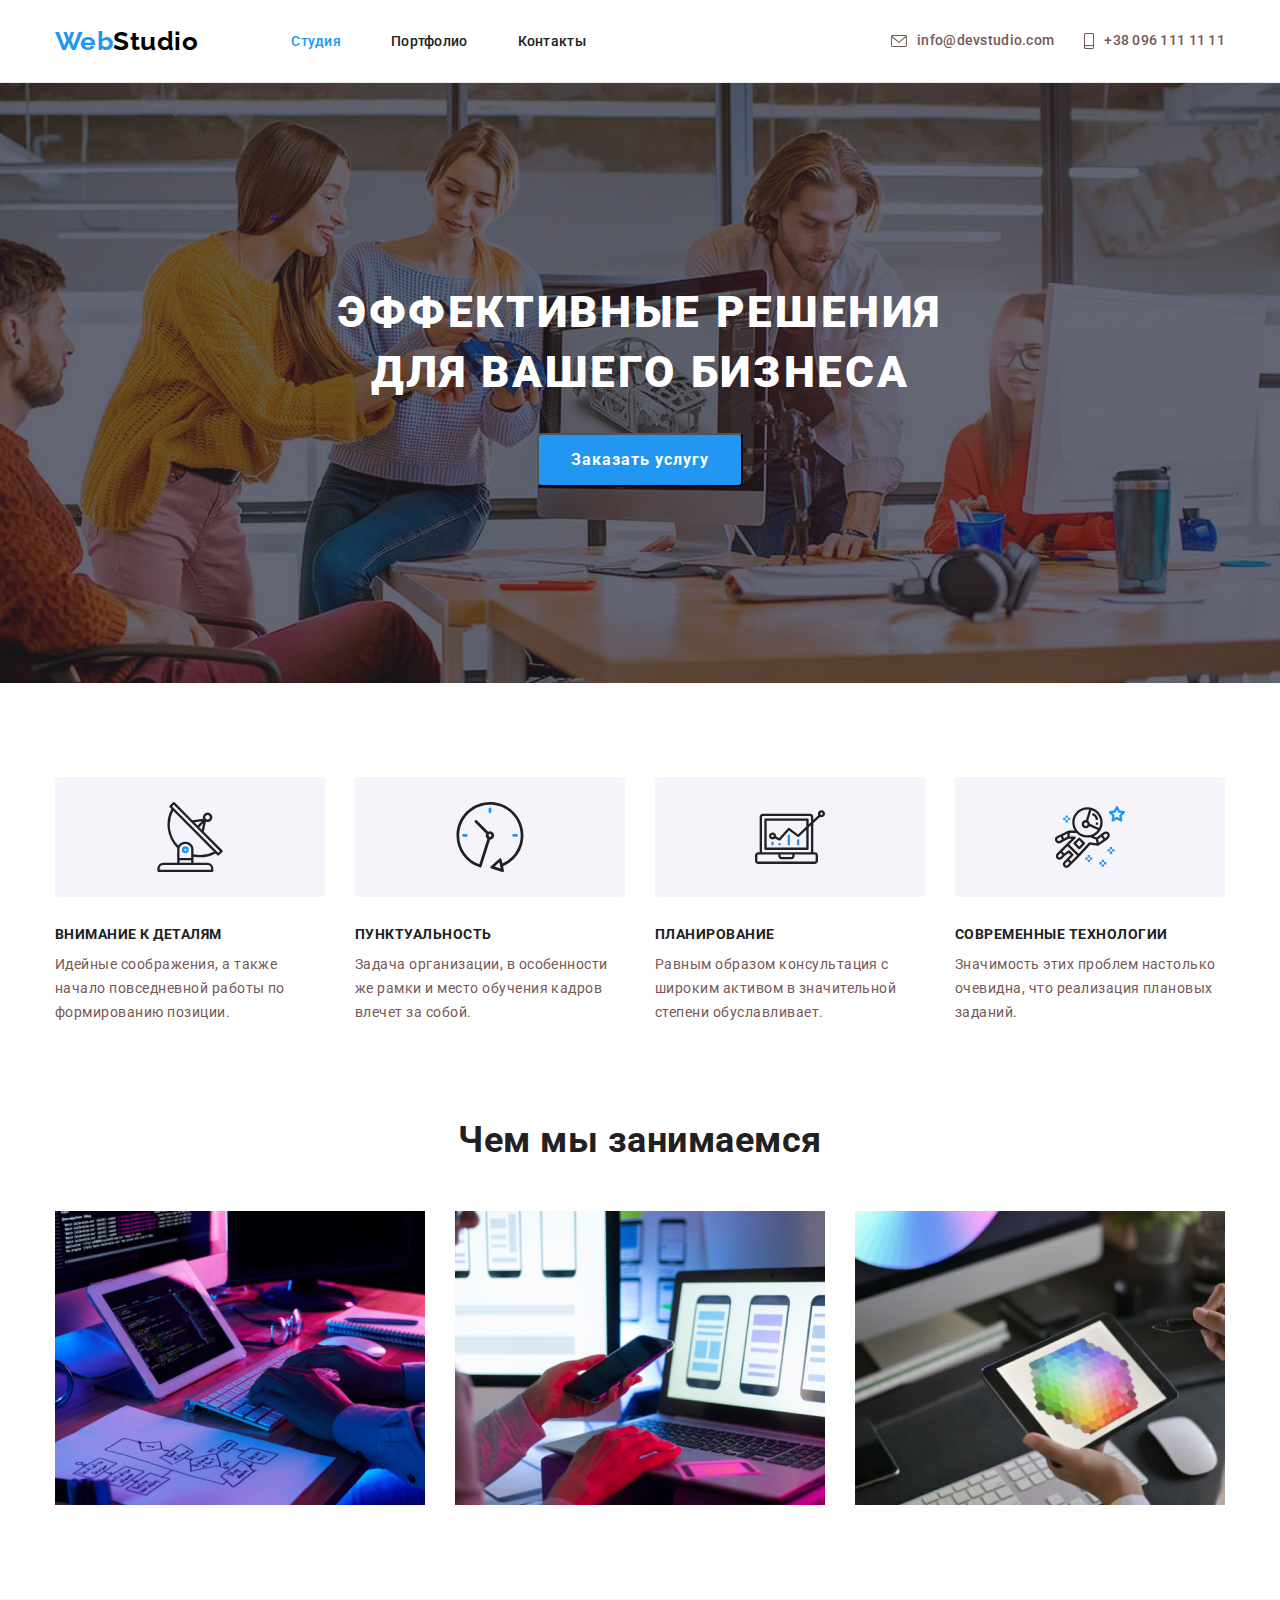
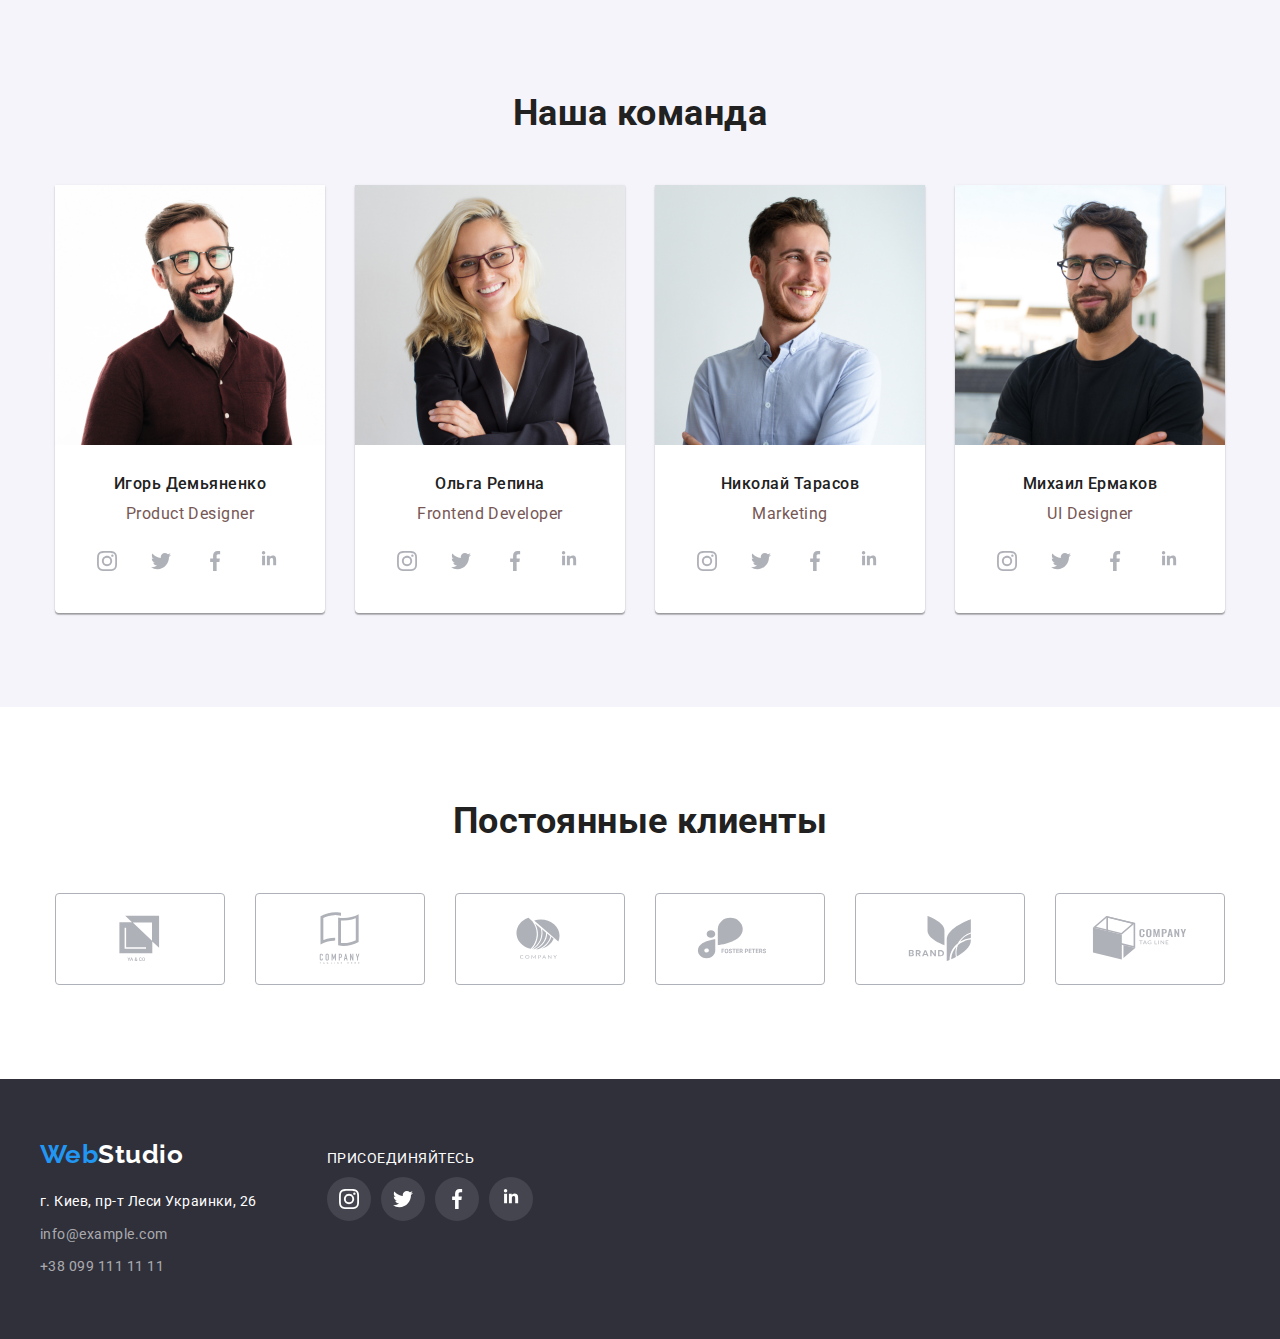
==== index.html @ 2755449e "new" ====
<!DOCTYPE html>
<html lang="ru">

<head>
  <meta charset="UTF-8" />
  <meta http-equiv="X-UA-Compatible" content="IE=edge" />
  <meta name="viewport" content="width=device-width, initial-scale=1.0" />
  <title>Studio</title>
  <link rel="preconnect" href="https://fonts.googleapis.com">
  <link rel="preconnect" href="https://fonts.gstatic.com" crossorigin>
  <link
    href="https://fonts.googleapis.com/css2?family=Montserrat:wght@400;700&family=Raleway:wght@700&family=Roboto:wght@400;500;700;900&display=swap"
    rel="stylesheet">
  <link rel="stylesheet" href="https://cdnjs.cloudflare.com/ajax/libs/modern-normalize/1.1.0/modern-normalize.min.css">
  <link rel="stylesheet" href="./scc/styles.css">
</head>

<body>
  <!--Header-->
  <header class="page-header">
    <div class="conteiner">
      <nav class="main-nav">
        <a href="./index.html" class="logo link">Web<span class="web-logo">Studio</span> </a>
        <ul class="site-nav list ">
          <li class="item"><a href="./index.html" class="link current">Студия</a></li>
          <li class="item"><a href="./portfolio.html" class="link">Портфолио</a></li>
          <li class="item"><a href="" class="link">Контакты</a></li>
        </ul>
      </nav>
      <ul class="auth-nav list">
        <li class="item">
          <a href="mailto:info@devstudio.com" class="link">
            <svg class="auth-nav-icon">
              <use href="./images/icons.svg#icon-envelope"></use>
            </svg>
            info@devstudio.com</a>
        </li>
        <li class="item">
          <a href="tel:+380961111111" class="link">
            <svg class="auth-nav-icon mail">
              <use href="./images/icons.svg#icon-smartphone"></use>
            </svg>
            +38 096 111 11 11</a>
        </li>
      </ul>
    </div>
  </header>
  <main>
    <!--Hero-->

    <section class="section hero">
      <div class="conteiner">
        <h1 class="hero-title">Эффективные решения <br> для вашего бизнеса</h1>
        <button class="button-hero" type="button">Заказать услугу</button>
      </div>
    </section>

    <!--Feature-->
    <section class="section-featur">
      <div class="conteiner">
        <ul class="features-list list">
          <li class="item">
            <div class="featurees-icon">
              <svg class="item-icon">
                <use href="./images/icons.svg#icon-antenna"> </use>
              </svg>
            </div>
            <h3 class="features-title">Внимание к деталям</h3>
            <p class="features-text">Идейные соображения, а также начало повседневной работы по формированию позиции.
            </p>
          </li>
          <li class="item">
            <div class="featurees-icon">
              <svg class="item-icon">
                <use href="./images/icons.svg#icon-clock"> </use>
            </div>
            <h3 class="features-title">Пунктуальность</h3>
            <p class="features-text">
              Задача организации, в особенности же рамки и место обучения кадров влечет за собой.
            </p>
          </li>
          <li class="item">
            <div class="featurees-icon">
              <svg class="item-icon">
                <use href="./images/icons.svg#icon-diagram"> </use>
            </div>
            <h3 class="features-title">Планирование</h3>
            <p class="features-text">
              Равным образом консультация с широким активом в значительной степени обуславливает.
            </p>
          </li>
          <li class="item">
            <div class="featurees-icon">
              <svg class="item-icon">
                <use href="./images/icons.svg#icon-astronaut"> </use>
            </div>
            <h3 class="features-title">Современные технологии</h3>
            <p class="features-text">Значимость этих проблем настолько очевидна, что реализация плановых заданий.</p>
          </li>
        </ul>
      </div>
    </section>

    <!--Work box-->
    <section class="section-work">
      <div class="conteiner">
        <h2 class="work title">Чем мы занимаемся</h2>
        <ul class="work-list list">
          <li class="item">
            <img src="./images/box1.jpg" alt="Написание кода" width="370" />
          <li class="item">
            <img src="./images/box2.jpg" alt="Мобильная разработка" width="370" />
          </li>
          <li class="item">
            <img src="./images/box3.jpg" alt="Графический дизайн" width="370" />
          </li>
        </ul>
      </div>
    </section>
    <!--team -->
    <section class="section-team">
      <div class="conteiner">
        <h2 class="team title">Наша команда</h2>
        <ul class="team list">
          <li class="item">
            <img src="./images/img.jpg" alt="Игорь Демьяненко.jpg" width="270" />
            <div class="team-content">
              <h3 class="team-card ">Игорь Демьяненко</h3>
              <p class="team-text">Product Designer</p>
              <ul class="team-list-icon list">
                <li class="team-item-icon">
                  <a class="team-icon-link link" href="">
                    <svg class="team-icon">
                      <use href="./images/icons.svg#icon-instagram"></use>
                    </svg>
                  </a>
                </li>
                <li class="team-item-icon">
                  <a class="team-icon-link link" href="">
                    <svg class="team-icon">
                      <use href="./images/icons.svg#icon-twitter"></use>
                    </svg>
                  </a>
                </li>
                <li class="team-item-icon">
                  <a class="team-icon-link link" href="">
                    <svg class="team-icon">
                      <use href="./images/icons.svg#icon-facebook"></use>
                    </svg>
                  </a>
                </li>
                <li class="team-item-icon">
                  <a class="team-icon-link link" href="">
                    <svg class="team-icon">
                      <use href="./images/icons.svg#icon-linkedin"></use>
                    </svg>
                  </a>
                </li>
              </ul>
            </div>
          </li>
          <li class="item">
            <img src="./images/img2.jpg" alt="Ольга Репина.jpg" width="270" />
            <div class="team-content">
              <h3 class="team-card">Ольга Репина</h3>
              <p class="team-text">Frontend Developer</p>
              <ul class="team-list-icon list">
                <li class="team-item-icon">
                  <a class="team-icon-link link" href="">
                    <svg class="team-icon">
                      <use href="./images/icons.svg#icon-instagram"></use>
                    </svg>
                  </a>
                </li>
                <li class="team-item-icon">
                  <a class="team-icon-link link" href="">
                    <svg class="team-icon">
                      <use href="./images/icons.svg#icon-twitter"></use>
                    </svg>
                  </a>
                </li>
                <li class="team-item-icon">
                  <a class="team-icon-link link" href="">
                    <svg class="team-icon">
                      <use href="./images/icons.svg#icon-facebook"></use>
                    </svg>
                  </a>
                </li>
                <li class="team-item-icon">
                  <a class="team-icon-link link" href="">
                    <svg class="team-icon">
                      <use href="./images/icons.svg#icon-linkedin"></use>
                    </svg>
                  </a>
                </li>
              </ul>
            </div>
          </li>
          <li class="item">
            <img src="./images/img3.jpg" alt="Николай Тарасов.jpg" width="270" />
            <div class="team-content">
              <h3 class="team-card">Николай Тарасов</h3>
              <p class="team-text">Marketing</p>
              <ul class="team-list-icon list">
                <li class="team-item-icon">
                  <a class="team-icon-link link" href="">
                    <svg class="team-icon">
                      <use href="./images/icons.svg#icon-instagram"></use>
                    </svg>
                  </a>
                </li>
                <li class="team-item-icon">
                  <a class="team-icon-link link" href="">
                    <svg class="team-icon">
                      <use href="./images/icons.svg#icon-twitter"></use>
                    </svg>
                  </a>
                </li>
                <li class="team-item-icon">
                  <a class="team-icon-link link" href="">
                    <svg class="team-icon">
                      <use href="./images/icons.svg#icon-facebook"></use>
                    </svg>
                  </a>
                </li>
                <li class="team-item-icon">
                  <a class="team-icon-link link" href="">
                    <svg class="team-icon">
                      <use href="./images/icons.svg#icon-linkedin"></use>
                    </svg>
                  </a>
                </li>
              </ul>
            </div>
          </li>
          <li class="item">
            <img src="./images/img4.jpg" alt="Михаил Ермаков.jpg" width="270" />
            <div class="team-content">
              <h3 class="team-card">Михаил Ермаков</h3>
              <p class="team-text">UI Designer</p>
              <ul class="team-list-icon list">
                <li class="team-item-icon">
                  <a class="team-icon-link link" href="">
                    <svg class="team-icon">
                      <use href="./images/icons.svg#icon-instagram"></use>
                    </svg>
                  </a>
                </li>
                <li class="team-item-icon">
                  <a class="team-icon-link link" href="">
                    <svg class="team-icon">
                      <use href="./images/icons.svg#icon-twitter"></use>
                    </svg>
                  </a>
                </li>
                <li class="team-item-icon">
                  <a class="team-icon-link link" href="">
                    <svg class="team-icon">
                      <use href="./images/icons.svg#icon-facebook"></use>
                    </svg>
                  </a>
                </li>
                <li class="team-item-icon">
                  <a class="team-icon-link link" href="">
                    <svg class="team-icon">
                      <use href="./images/icons.svg#icon-linkedin"></use>
                    </svg>
                  </a>
                </li>
              </ul>
            </div>
          </li>
        </ul>
      </div>
    </section>
    <section class="section-client">
      <div class="conteiner">
        <h2 class="client-title title">Постоянные клиенты</h2>
        <ul class="client-list list">
          <li class="client-item">
            <a href="" class="client-link">
              <svg class="client-icon">
                <use href="./images/icons.svg#icon-client1"></use>
              </svg>
            </a>
          </li>

          <li class="client-item">
            <a href="" class="client-link">
              <svg class="client-icon">
                <use href="./images/icons.svg#icon-client2"></use>
              </svg>
            </a>
          </li>

          <li class="client-item">
            <a href="" class="client-link">
              <svg class="client-icon">
                <use href="./images/icons.svg#icon-client3"></use>
              </svg>
            </a>
          </li>

          <li class="client-item">
            <a href="" class="client-link">
              <svg class="client-icon">
                <use href="./images/icons.svg#icon-client4"></use>
              </svg>
            </a>
          </li>

          <li class="client-item">
            <a href="" class="client-link">
              <svg class="client-icon">
                <use href="./images/icons.svg#icon-client5"></use>
              </svg>
            </a>
          </li>

          <li class="client-item">
            <a href="" class="client-link">
              <svg class="client-icon">
                <use href="./images/icons.svg#icon-client6"></use>
              </svg>
            </a>
          </li>

        </ul>
      </div>
    </section>
  </main>
  <!--footer-->
  <footer class="footer">
    <div class="conteiner footer">
      <div class="footer-content">
        <a href="./index.html" class="logo link">Web<span class="web-logo footers">Studio</span> </a>
        <address class="footer-address">
          <p class="text-footer">г. Киев, пр-т Леси Украинки, 26</p>
          <a href="mailto:info@example.com" class="contact-footer link">info@example.com</a>
          <a href="tel:+380991111111" class="contact-footer link">+38 099 111 11 11</a>
        </address>
      </div>
      <div class="fotter-wrapper">
        <p class="text-fotter-wrapper">присоединяйтесь</p>
        <ul class="footer-soc-list list">
          <li class="footer-soc-item">
            <a class="footer-soc-link link" href="">
              <svg class="footer-soc-icon">
                <use href="./images/icons.svg#icon-instagram">
                </use>
              </svg>
            </a>
          </li>

          <li class="footer-soc-item">
            <a class="footer-soc-link link" href="">
              <svg class="footer-soc-icon">
                <use href="./images/icons.svg#icon-twitter">
                </use>
              </svg>
            </a>
          </li>

          <li class="footer-soc-item">
            <a class="footer-soc-link link" href="">
              <svg class="footer-soc-icon">
                <use href="./images/icons.svg#icon-facebook">
                </use>
              </svg>
            </a>
          </li>

          <li class="footer-soc-item">
            <a class="footer-soc-link link" href="">
              <svg class="footer-soc-icon">
                <use href="./images/icons.svg#icon-linkedin">
                </use>
              </svg>
            </a>
          </li>
        </ul>
      </div>
    </div>
  </footer>
</body>

</html>
---- scc/styles.css ----
/* Цвет основного теста #775755; */
/* Вторичный цвет текста #212121 */
/* Цвет акцент #2196F3 */
/* Белый цвет #FFFFFF */
/*Цвет адресса в подвале rgba(255, 255, 255, 0.6); */
/* Вторичный цвет фона #2F303A; */
/* Цвет фона team #F5F4FA */
:root {
    --indent-section: 94px;
    --indent-cards: 30px;
    --primery-text-color: #775755;
    --title-text-color: #212121;
    --accent-color: #2196F3;
    --accent-bgc: #2F303A;
    --white-color: #FFFFFF;
    --bgc-team: #F5F4FA;
    --bgc-hover-btn: #188CE8;
}

body {
    background-color: var(--white-color);
    color: var(--primery-text-color);
    font-family: Roboto, sans-serif;
    letter-spacing: 0.03em;
}

h1,
h2,
h3,
h4,
h5,
h6,
p {
    margin: 0;
}

img {
    display: block;
    max-width: 100%;
}

ul {
    padding-inline-start: 0;
    margin: 0;
}


.conteiner {
    width: 1200px;
    padding-left: 15px;
    padding-right: 15px;
    margin: 0 auto;
}

.visually-hidden {
    position: absolute;
    white-space: nowrap;
    width: 1px;
    height: 1px;
    overflow: hidden;
    border: 0;
    padding: 0;
    clip: rect(0 0 0 0);
    clip-path: inset(50%);
    margin: -1px;
}

.link {
    text-decoration: none;
}

.list {
    list-style: none;
}

.title {
    color: var(--title-text-color);
}

/* Logo */
.web-logo {
    color: #000000;
}

.logo {
    color: var(--accent-color);
    font-family: Raleway, sans-serif;
    font-weight: 700;
    font-size: 26px;
    line-height: 1.19;
}



/* Navigation */
.page-header {
    border-bottom: 1px solid #ECECEC;
}

.page-header .conteiner {
    display: flex;
    align-items: center;
}

.main-nav {
    display: flex;
    align-items: center;
}

.site-nav {
    display: flex;
    margin-left: 93px;
    padding: 32px 0;
}

.site-nav .link {
    color: var(--title-text-color);
    font-weight: 500;
    font-size: 14px;
    line-height: 1.14;
    letter-spacing: 0.02em;
}

.site-nav .item:not(:last-child) {
    margin-right: 50px;
}

.site-nav .link:hover,
.site-nav .link:focus,
.auth-nav .link:hover,
.auth-nav .link:focus {
    color: var(--accent-color);
    outline: none;
}

.auth-nav {
    display: flex;
    margin-left: auto;
}

.auth-nav .item:not(:last-child) {
    margin-right: var(--indent-cards)
}

.auth-nav .link {
    display: flex;
    justify-content: center;
    align-items: center;
    color: var(--primery-text-color);
    font-weight: 500;
    font-size: 14px;
    line-height: 1.14;
    letter-spacing: 0.02em;
}

.site-nav .link.current {
    color: var(--accent-color);
}

.auth-nav-icon {
    width: 16px;
    height: 12px;
    fill: currentColor;
    margin-right: 10px;
}

.auth-nav-icon.mail {
    width: 10px;
    height: 16px;
    fill: currentColor;
}

/* Hero */
.hero {
    padding: 200px 0;
    text-align: center;
    background-color: var(--accent-bgc);
    height: 600px;
    max-width: 1600px;
    margin-left: auto;
    margin-right: auto;
    background-image: linear-gradient(to right,
            rgba(47, 48, 58, 0.4),
            rgba(47, 48, 58, 0.4)),
        url(../images/hero.jpg);
    background-position: center;
}

.hero-title {
    color: var(--white-color);
    font-weight: 900;
    font-size: 44px;
    line-height: 1.36;
    text-align: center;
    letter-spacing: 0.06em;
    text-transform: uppercase;
}

.button-hero {
    margin-top: 30px;
    padding: 10px 32px;
    color: var(--white-color);
    background-color: var(--accent-color);
    font-weight: 700;
    font-size: 16px;
    line-height: 1.87;
    align-items: center;
    text-align: center;
    letter-spacing: 0.06em;
    font-family: Roboto, sans-serif;
    cursor: pointer;
    border-radius: 4px;
}

.button-hero:hover,
.button-hero:focus {
    background-color: var(--bgc-hover-btn);
}

/* Section Features */
.section-featur {
    padding: var(--indent-section) 0;
}

.featurees-icon {
    display: flex;
    width: 270px;
    height: 120px;
    margin-bottom: var(--indent-cards);
    background-color: var(--bgc-team);
    border-radius: 4px;
    display: flex;
    justify-content: center;
    align-items: center;
}


.featurees-icon:not(:last-child) {
    margin-right: var(--indent-cards);
}

.item-icon {
    width: 70px;
    height: 70px;
}

.features-list {
    display: flex;
    flex-wrap: wrap;
}

.features-list .item {
    width: 270px;
}

.features-list .item:not(:last-child) {
    margin-right: var(--indent-cards)
}

.features-title {
    margin-bottom: 10px;
    font-size: 14px;
    line-height: 1.14;
    text-transform: uppercase;
    color: var(--title-text-color);
}

.features-text {
    font-size: 14px;
    line-height: 1.71;
}

/* Work box */
.section-work {
    padding-bottom: var(--indent-section);
}

.work.title {
    text-align: center;
    font-size: 36px;
    line-height: 1.17;
}

.work-list {
    margin-top: 50px;
    display: flex;
    flex-wrap: wrap;
    justify-content: space-between;
}

.work-list .item:not(:last-child) {
    margin-right: var(--indent-cards)
}


/* Team */
.section-team {
    display: flex;
    flex-wrap: wrap;
    padding: var(--indent-section) 0;
    background-color: var(--bgc-team)
}

.team.title {
    text-align: center;
    font-size: 36px;
    line-height: 1.16;
}

.team.list {
    display: flex;
    flex-wrap: wrap;
    justify-content: space-between;
    margin-top: 50px;
}

.team .item {
    text-align: center;
    background-color: var(--white-color);
    box-shadow: 0px 1px 3px rgba(0, 0, 0, 0.12), 0px 1px 1px rgba(0, 0, 0, 0.14), 0px 2px 1px rgba(0, 0, 0, 0.2);
    border-radius: 0px 0px 4px 4px;
}

.team .item:not(:last-child) {
    margin-right: var(--indent-cards);
}

.team-content {
    padding: var(--indent-cards);

}

.team-card {
    font-weight: 500;
    font-size: 16px;
    line-height: 1.18;
    color: var(--title-text-color);
}

.team-text {
    margin-top: 10px;
    margin-bottom: 16px;
    font-size: 16px;
    line-height: 1.19;
}

.team-list-icon {
    display: flex;
    width: 206px;
    height: 44px;
}


.team-item-icon {
    display: flex;
    justify-content: center;
    align-items: center;
    width: 44px;
    height: 44px;
}

.team-item-icon:not(:last-child) {
    margin-right: 10px;
}

.team-icon-link {
    display: flex;
    justify-content: center;
    align-items: center;
    border-radius: 50%;
    width: 100%;
    height: 100%;
    color: #AFB1B8;
}

.team-icon {
    width: 20px;
    height: 20px;
    fill: currentColor;
}

.team-icon-link:hover,
.team-icon-link:focus {
    background-color: #2196F3;
    outline: none;
}

.team-icon-link:hover .team-icon,
.team-icon-link:focus .team-icon {
    fill: #FFFFFF;
}

/* ------Client-------- */

.section-client {
    padding: var(--indent-section) 0;
    text-align: center;
}

.client-title {
    font-size: 36px;
    line-height: 1.16;
}

.client-list {
    display: flex;
    margin-top: 50px;
}

.client-item {
    width: 170px;
    height: 92px;

}

.client-item:not(:last-child) {
    margin-right: var(--indent-cards);
}


.client-link {
    width: 100%;
    height: 100%;
    display: flex;
    justify-content: center;
    align-items: center;
    border: 1px solid #AFB1B8;
    border-radius: 4px;
    color: #AFB1B8;
}

.client-icon {
    width: 106px;
    height: 60px;
    fill: currentColor;
}

.client-link:hover,
.client-link:focus {
    border-color: #2196F3;
    outline: none;
}

.client-link:hover .client-icon,
.client-link:focus .client-icon {
    fill: #2196F3;
}

/* Main portfolio */

.section-portfolio {
    padding: var(--indent-section) 0;
}

.button-portfolio {
    padding: 6px 22px;
    color: var(--title-text-color);
    background-color: var(--bgc-team);
    font-weight: 500;
    font-size: 16px;
    line-height: 1.62;
    cursor: pointer;
    font-family: Roboto, sans-serif;
    border: none;
    border-radius: 4px;
}

.main-portfolio {
    display: flex;
    justify-content: center;
}

.main-portfolio .item:not(:last-child) {
    margin-right: 8px;
}

.button-portfolio:hover,
.button-portfolio:focus {
    color: var(--white-color);
    background-color: var(--accent-color);
    box-shadow: 0px 3px 1px rgba(0, 0, 0, 0.1), 0px 1px 2px rgba(0, 0, 0, 0.08), 0px 2px 2px rgba(0, 0, 0, 0.12);
    outline: none;
}

/* Project portfolio */
.project {
    display: flex;
    flex-wrap: wrap;
    margin-top: 50px;

    margin-right: calc(-1 * var(--indent-cards));
    margin-bottom: calc(-1 * var(--indent-cards));
}

.project .item {
    flex-basis: calc(100% / 3 - var(--indent-cards));
    margin-right: var(--indent-cards);
    margin-bottom: var(--indent-cards);
}

.card-text {
    padding: 20px 24px;
    border: 1px solid #EEEEEE;
}

.project-title {
    font-size: 18px;
    line-height: 2;
    letter-spacing: 0.06em;
    font-family: Roboto, sans-serif;
}

.project-text {
    margin-top: 4px;
    color: var(--primery-text-color);
    font-size: 16px;
    line-height: 1.88;
}

.item-link.link {
    display: block;
}

.item-link.link:hover,
.item-link.link:focus {
    box-shadow: 0px 1px 1px rgba(0, 0, 0, 0.12), 0px 4px 4px rgba(0, 0, 0, 0.06), 1px 4px 6px rgba(0, 0, 0, 0.16);
    outline: none;
}

/* Footer */
.footer {
    padding: 60px 0;
    background-color: var(--accent-bgc);
}

.conteiner.footer {
    padding: 0;
    display: flex;
    align-items: baseline;

}

.web-logo.footers {
    display: inline-block;
    color: var(--white-color);
}

.text-footer {
    display: inline-block;
    margin-top: 20px;
    color: var(--white-color);
    font-size: 14px;
    line-height: 1.71;
    font-style: normal;
}

.contact-footer {
    display: block;
    margin-top: 9px;
    color: rgba(255, 255, 255, 0.6);
    font-size: 14px;
    line-height: 1.71;
    font-style: normal
}

.fotter-wrapper {
    display: flex;
    flex-wrap: wrap;
    margin-left: 70px;
    width: 206px;
    height: 80px;
}

.text-fotter-wrapper {
    width: 144px;
    height: 16px;
    font-size: 14px;
    line-height: 1.14;
    text-transform: uppercase;
    color: var(--white-color)
}

.footer-soc-list {
    display: flex;
    width: 206px;
    height: 44px;
}

.footer-soc-item {
    width: 44px;
    height: 44px;
}

.footer-soc-item:not(:last-child) {
    margin-right: 10px;
}

.footer-soc-link {
    display: flex;
    justify-content: center;
    align-items: center;
    width: 100%;
    height: 100%;
    border-radius: 50%;
    color: #FFFFFF;
    background-color: rgba(255, 255, 255, 0.1);
}

.footer-soc-icon {
    width: 20px;
    height: 20px;
    fill: currentColor;
}

.footer-soc-link:hover,
.footer-soc-link:focus {
    background-color: #2196F3;
    outline: none;
}
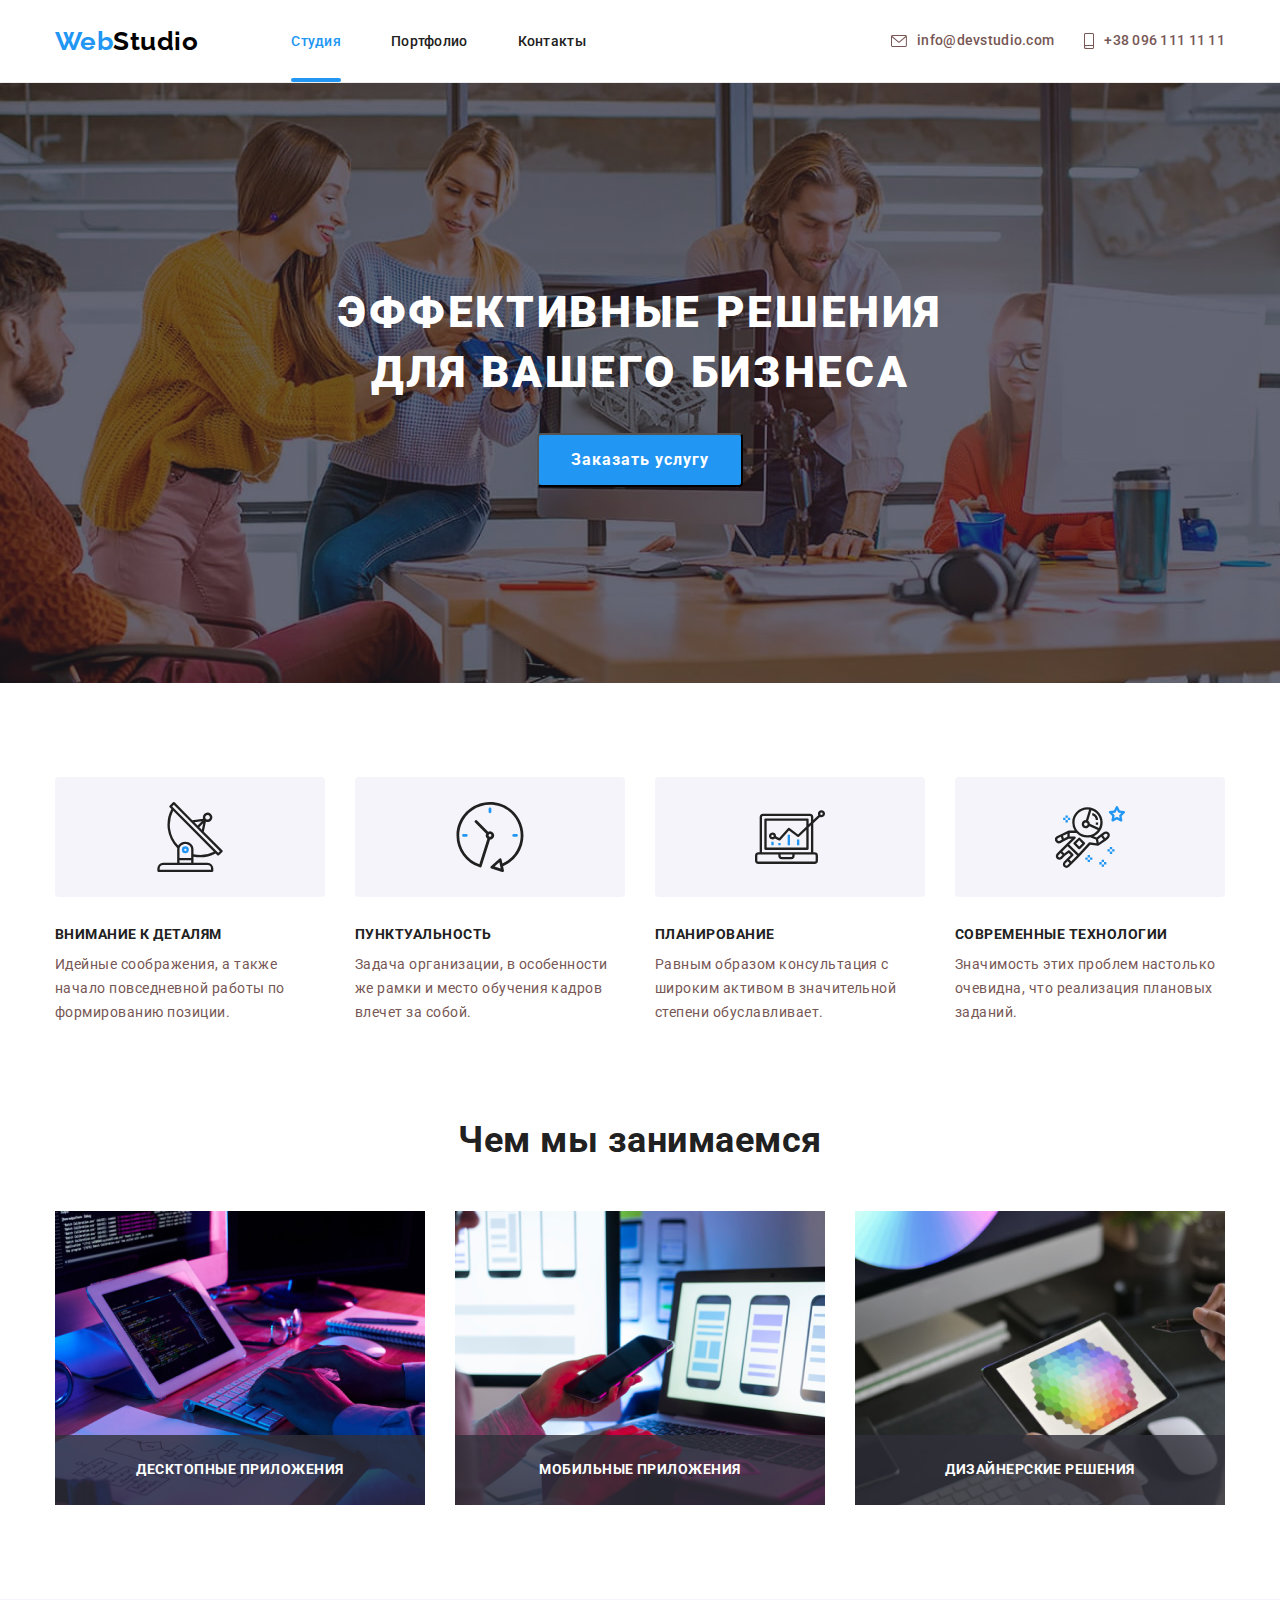
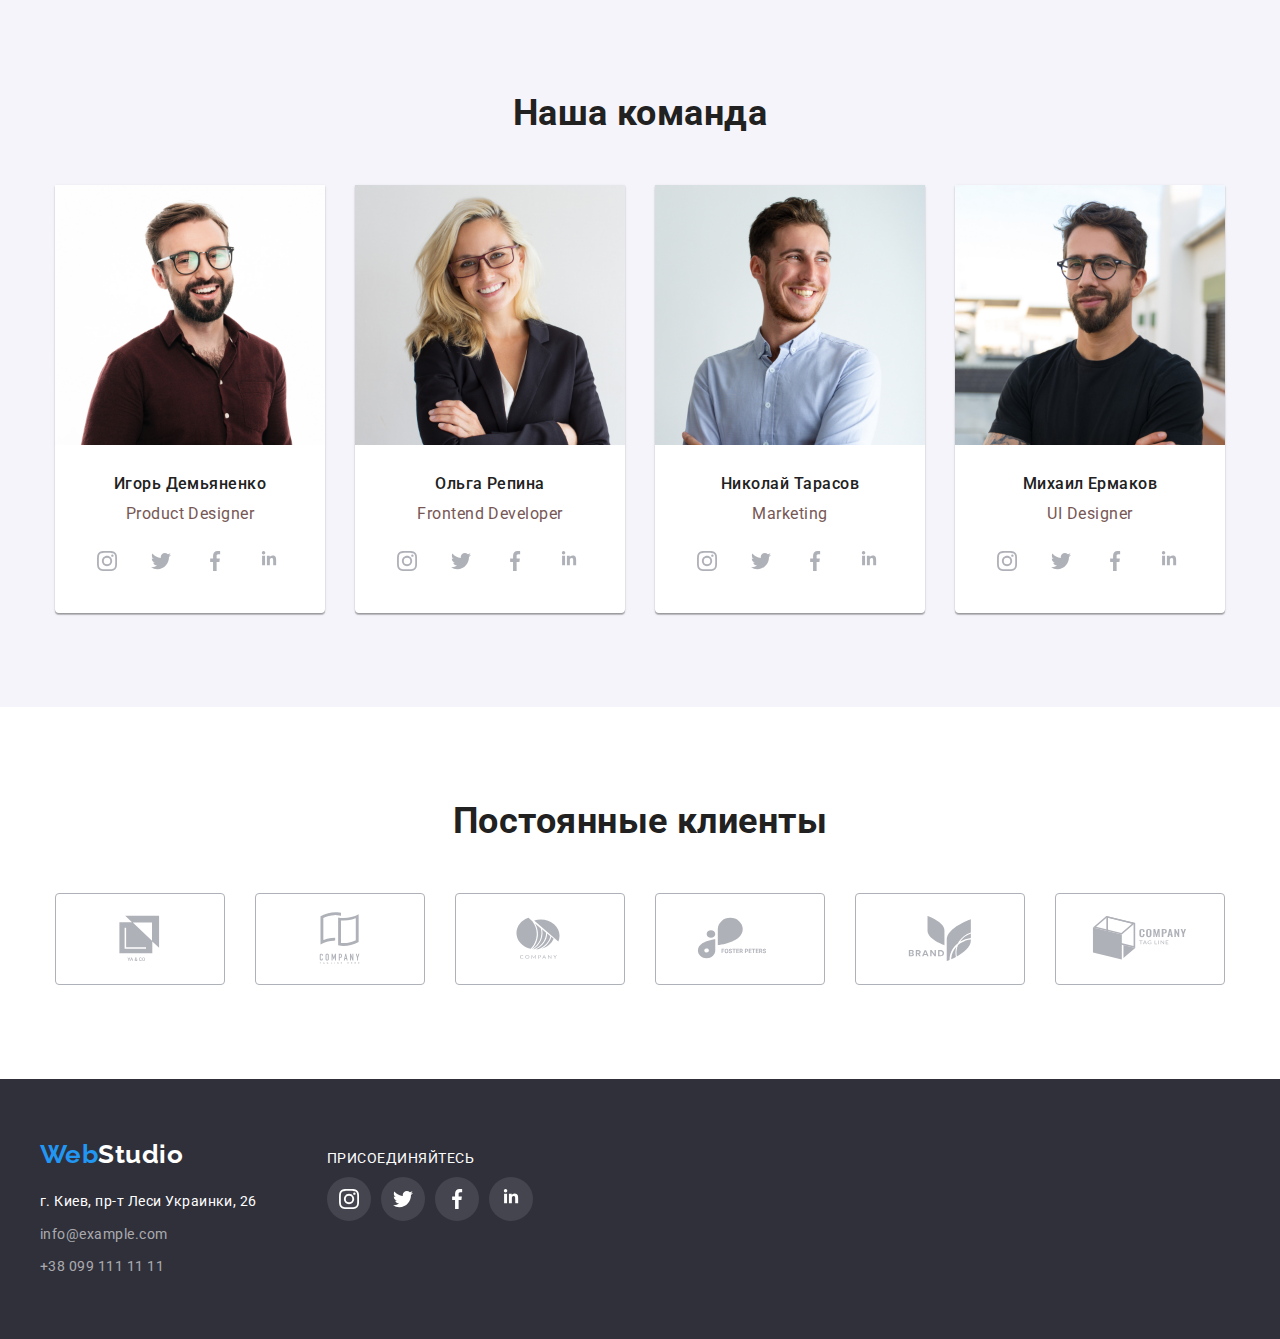
==== commit 4340a870: "ModalAnimation" ====
--- a/index.html
+++ b/index.html
@@ -51,7 +51,7 @@
     <section class="section hero">
       <div class="conteiner">
         <h1 class="hero-title">Эффективные решения <br> для вашего бизнеса</h1>
-        <button class="button-hero" type="button">Заказать услугу</button>
+        <button class="button-hero" type="button" data-modal-open>Заказать услугу</button>
       </div>
     </section>
 
@@ -108,11 +108,20 @@
         <ul class="work-list list">
           <li class="item">
             <img src="./images/box1.jpg" alt="Написание кода" width="370" />
+            <p class="work-text">
+              Десктопные приложения
+            </p>
           <li class="item">
             <img src="./images/box2.jpg" alt="Мобильная разработка" width="370" />
+            <p class="work-text">
+              Мобильные приложения
+            </p>
           </li>
           <li class="item">
             <img src="./images/box3.jpg" alt="Графический дизайн" width="370" />
+            <p class="work-text">
+              Дизайнерские решения
+            </p>
           </li>
         </ul>
       </div>
@@ -382,6 +391,16 @@
       </div>
     </div>
   </footer>
-</body>
-
-</html>+  <div class="backdrop is-hidden" data-modal>
+    <div class="modal">
+      <button type="button" class="modal-close-btn" data-modal-close>
+        <svg class="modal-close-icon">
+          <use href="./images/icons.svg#icon-close"></use>
+        </svg>
+      </button>
+    </div>
+  </div>
+  <script src="./js/modal.js"></script>
+  </body>
+  
+  </html>--- a/scc/styles.css
+++ b/scc/styles.css
@@ -114,15 +114,30 @@
 }
 
 .site-nav .link {
+    position: relative;
     color: var(--title-text-color);
     font-weight: 500;
     font-size: 14px;
     line-height: 1.14;
     letter-spacing: 0.02em;
+
+    transition: transform 250ms cubic-bezier(0.4, 0, 0.2, 1);
 }
 
 .site-nav .item:not(:last-child) {
     margin-right: 50px;
+}
+
+.link.current::after {
+    content: "";
+    position: absolute;
+    width: 100%;
+    height: 4px;
+    left: 0;
+    bottom: -33px;
+    background-color: var(--accent-color);
+    border-radius: 2px;
+
 }
 
 .site-nav .link:hover,
@@ -151,6 +166,8 @@
     font-size: 14px;
     line-height: 1.14;
     letter-spacing: 0.02em;
+
+    transition: transform 250ms cubic-bezier(0.4, 0, 0.2, 1);
 }
 
 .site-nav .link.current {
@@ -210,6 +227,8 @@
     font-family: Roboto, sans-serif;
     cursor: pointer;
     border-radius: 4px;
+
+    transition: transform 250ms cubic-bezier(0.4, 0, 0.2, 1);
 }
 
 .button-hero:hover,
@@ -288,10 +307,32 @@
     justify-content: space-between;
 }
 
+.work-list .item{
+    position: relative;
+}
+
 .work-list .item:not(:last-child) {
     margin-right: var(--indent-cards)
 }
 
+.work-text {
+    position: absolute;
+    left: 0;
+    bottom: 0;
+
+    display: flex;
+    justify-content: center;
+    align-items: center;
+    
+    width: 100%;
+    height: 70px;
+    font-weight: 700;
+    font-size: 14px;
+    line-height: 1.14;
+    text-transform: uppercase;
+    color: var(--white-color);
+    background-color: rgba(47, 48, 58, 0.8);;
+}
 
 /* Team */
 .section-team {
@@ -371,6 +412,8 @@
     width: 100%;
     height: 100%;
     color: #AFB1B8;
+
+    transition  : transform 250ms cubic-bezier(0.4, 0, 0.2, 1);
 }
 
 .team-icon {
@@ -427,6 +470,8 @@
     border: 1px solid #AFB1B8;
     border-radius: 4px;
     color: #AFB1B8;
+
+    transition: transform 250ms cubic-bezier(0.4, 0, 0.2, 1);
 }
 
 .client-icon {
@@ -463,6 +508,8 @@
     font-family: Roboto, sans-serif;
     border: none;
     border-radius: 4px;
+
+    transition: transform 250ms cubic-bezier(0.4, 0, 0.2, 1);
 }
 
 .main-portfolio {
@@ -498,6 +545,33 @@
     margin-bottom: var(--indent-cards);
 }
 
+.project .item-link:hover .project-top-text,
+.project .item-link:focus .project-top-text {
+    transform: translateY(0%);
+}
+
+.project-top-wrap {
+    position: relative;
+    overflow: hidden;
+}
+
+.project-top-text {
+    position: absolute;
+    top: 0;
+
+    font-weight: 400;
+    font-size: 18px;
+    line-height: 1.55;
+    color: var(--white-color);
+    background-color: rgba(33, 150, 243, 0.9);
+    height: 100%;
+    padding: 63px 24px;
+
+    transform: translateY(100%);
+    transition: transform 250ms cubic-bezier(0.4, 0, 0.2, 1);
+
+}
+
 .card-text {
     padding: 20px 24px;
     border: 1px solid #EEEEEE;
@@ -519,6 +593,7 @@
 
 .item-link.link {
     display: block;
+    transition: transform 250ms cubic-bezier(0.4, 0, 0.2, 1);
 }
 
 .item-link.link:hover,
@@ -604,6 +679,8 @@
     border-radius: 50%;
     color: #FFFFFF;
     background-color: rgba(255, 255, 255, 0.1);
+
+    transition: transform 250ms cubic-bezier(0.4, 0, 0.2, 1);
 }
 
 .footer-soc-icon {
@@ -616,4 +693,51 @@
 .footer-soc-link:focus {
     background-color: #2196F3;
     outline: none;
+}
+
+.backdrop {
+    position: fixed;
+    top: 0;
+    width: 100%;
+    height: 100%;
+    background-color: rgba(0, 0, 0, 0.2);
+    ;
+}
+
+.modal {
+    position: absolute;
+    top: 50%;
+    left: 50%;
+    transform: translate(-50%, -50%);
+    width: 528px;
+    min-height: 581px;
+    background-color: var(--white-color);
+    box-shadow: 0px 1px 3px rgba(0, 0, 0, 0.12), 0px 1px 1px rgba(0, 0, 0, 0.14), 0px 2px 1px rgba(0, 0, 0, 0.2);
+    border-radius: 4px;
+}
+
+.modal-close-btn {
+    position: absolute;
+    top: 8px;
+    right: 8px;
+    width: 30px;
+    height: 30px;
+    display: flex;
+    justify-content: center;
+    align-items: center;
+    background-color: var(--white-color);
+    border: 1px solid rgba(0, 0, 0, 0.1);
+    border-radius: 50%;
+    cursor: pointer;
+}
+
+.modal-close-icon {
+    min-width: 20px;
+    height: 18px;
+}
+
+.is-hidden {
+    visibility: hidden;
+    opacity: 0;
+    pointer-events: none;
 }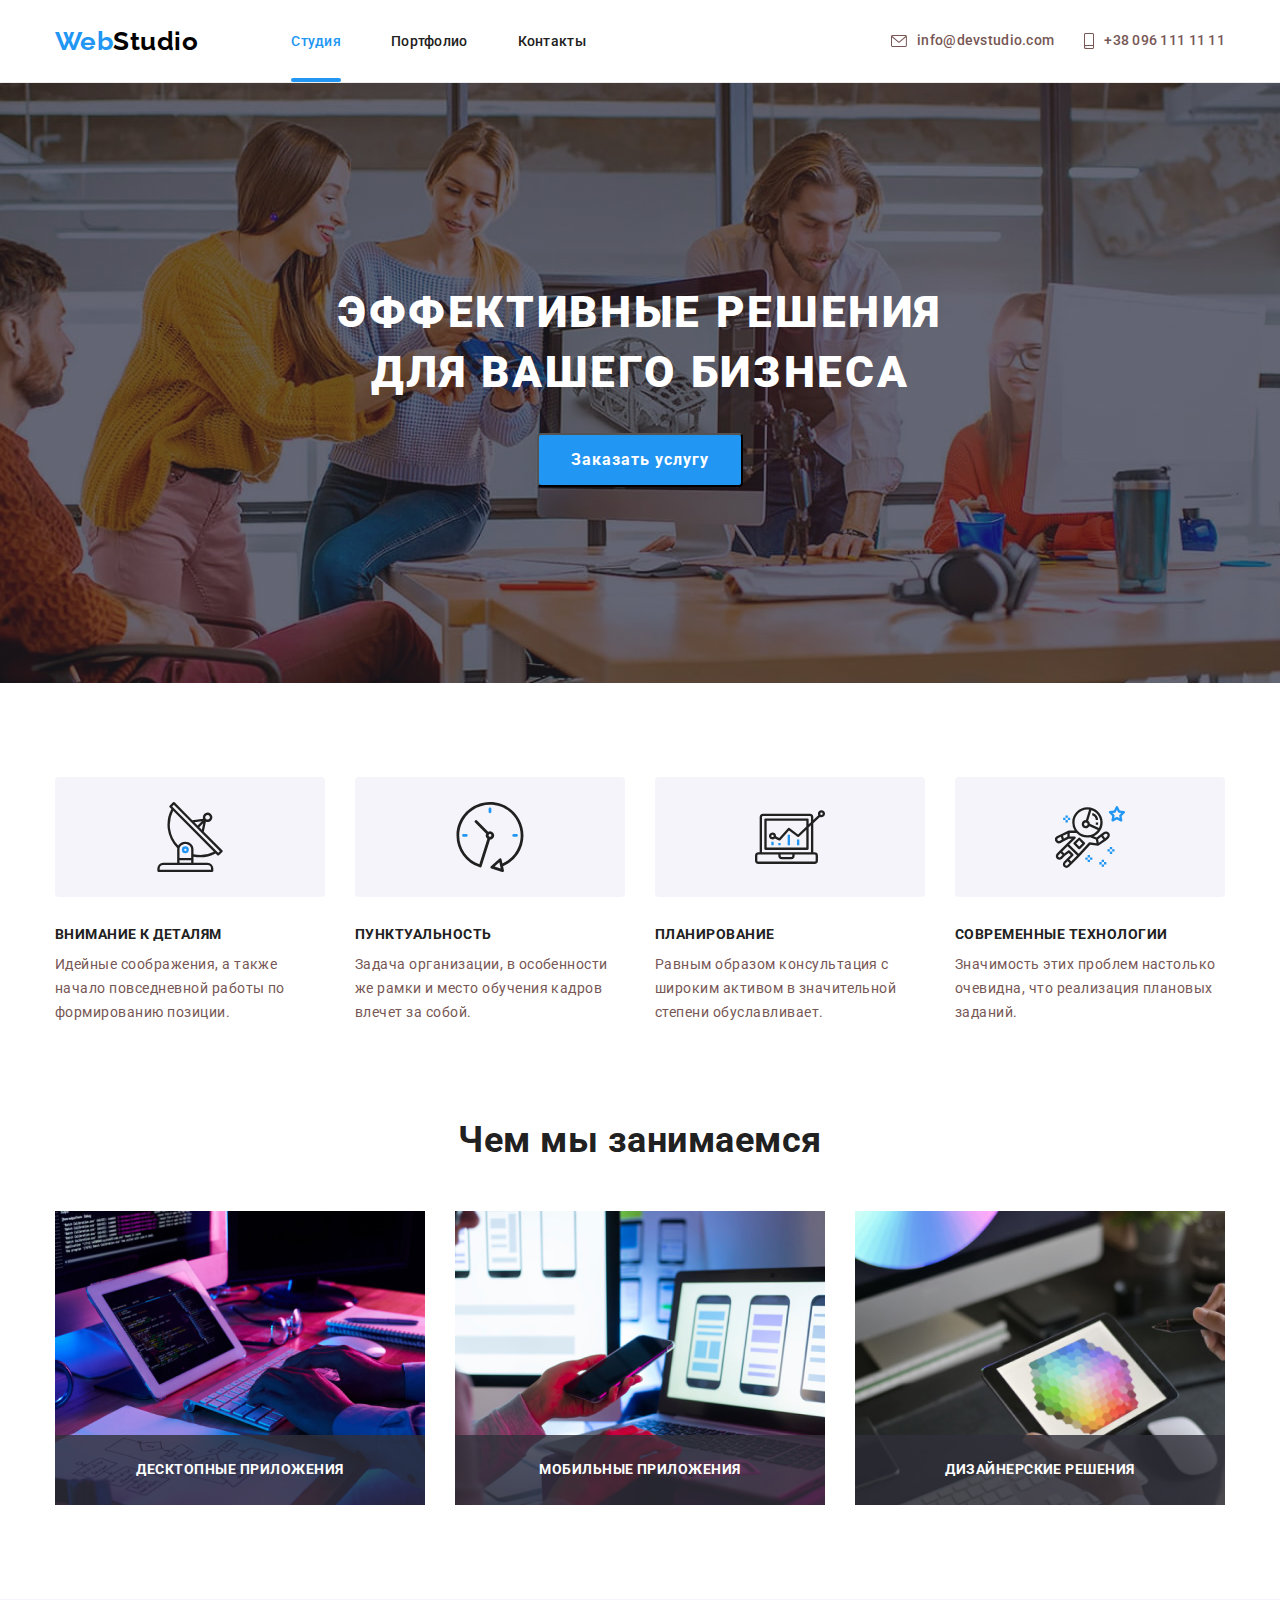
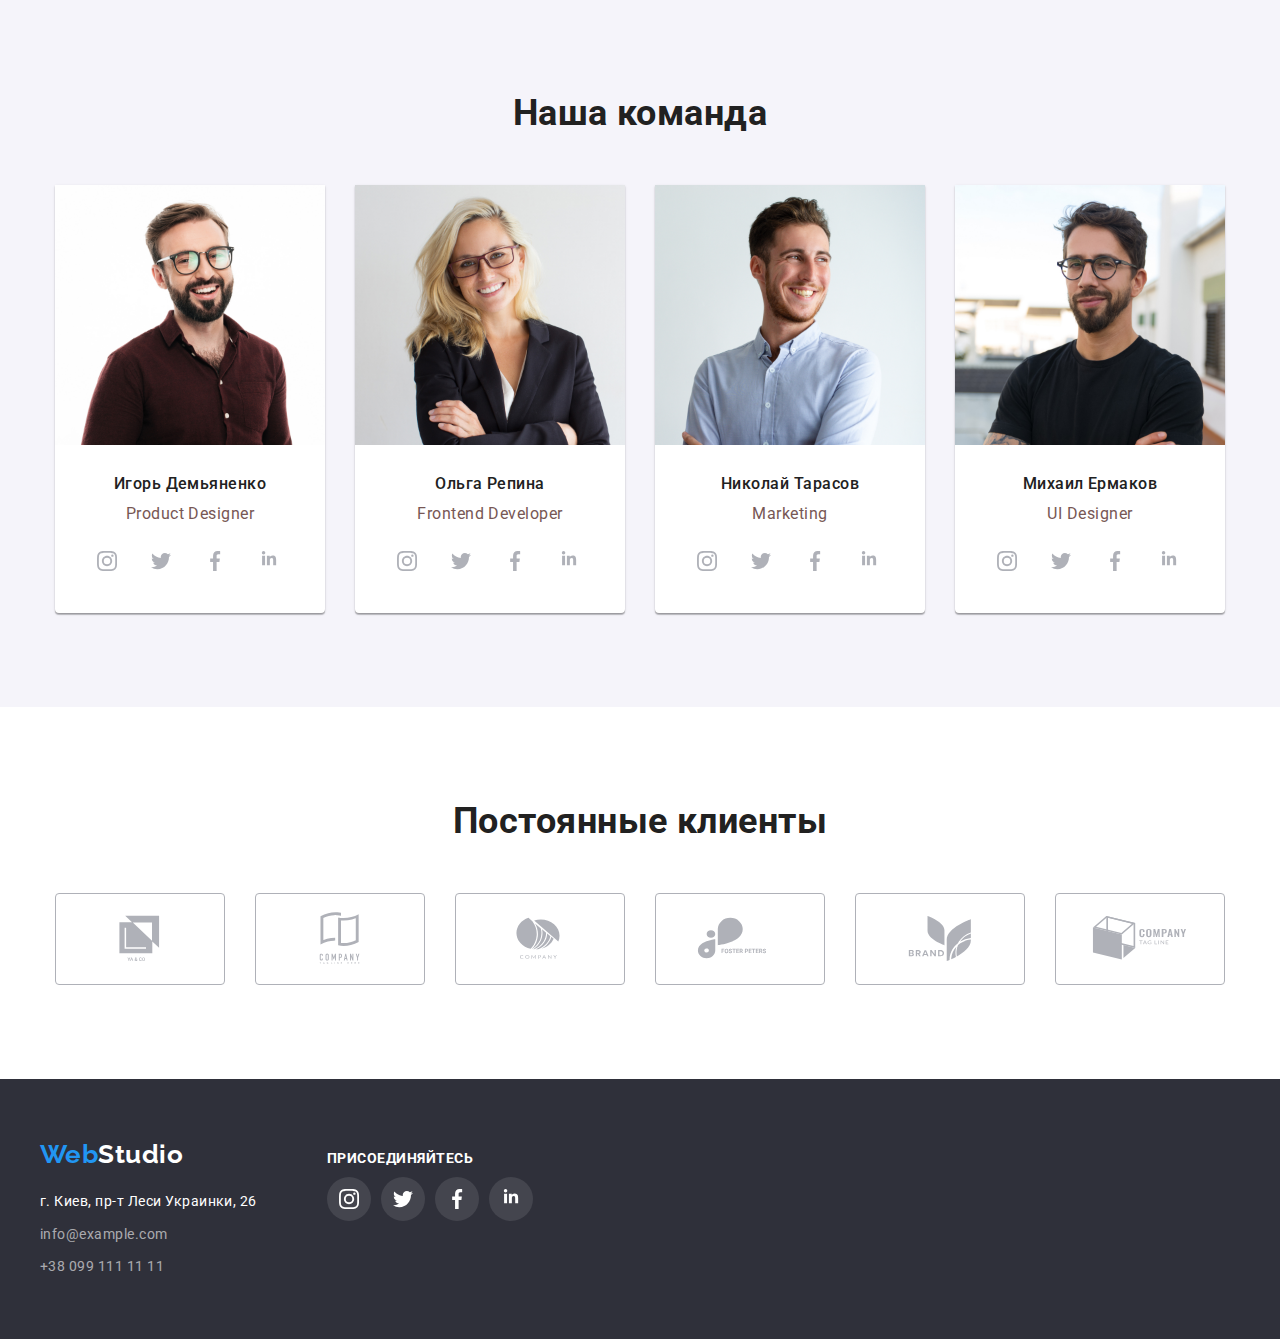
==== commit aa751fef: "workinbugs" ====
--- a/index.html
+++ b/index.html
@@ -139,7 +139,7 @@
               <ul class="team-list-icon list">
                 <li class="team-item-icon">
                   <a class="team-icon-link link" href="">
-                    <svg class="team-icon">
+                    <svg class="team-icon"  >
                       <use href="./images/icons.svg#icon-instagram"></use>
                     </svg>
                   </a>
--- a/scc/styles.css
+++ b/scc/styles.css
@@ -121,7 +121,9 @@
     line-height: 1.14;
     letter-spacing: 0.02em;
 
-    transition: transform 250ms cubic-bezier(0.4, 0, 0.2, 1);
+    transition-property: color;
+    transition-duration: 250ms;
+    transition-timing-function: cubic-bezier(0.4, 0, 0.2, 1);
 }
 
 .site-nav .item:not(:last-child) {
@@ -167,7 +169,9 @@
     line-height: 1.14;
     letter-spacing: 0.02em;
 
-    transition: transform 250ms cubic-bezier(0.4, 0, 0.2, 1);
+    transition-property: color;
+    transition-duration: 250ms;
+    transition-timing-function: cubic-bezier(0.4, 0, 0.2, 1);
 }
 
 .site-nav .link.current {
@@ -228,7 +232,9 @@
     cursor: pointer;
     border-radius: 4px;
 
-    transition: transform 250ms cubic-bezier(0.4, 0, 0.2, 1);
+    transition-property: background-color;
+    transition-duration: 250ms;
+    transition-timing-function: cubic-bezier(0.4, 0, 0.2, 1);
 }
 
 .button-hero:hover,
@@ -307,7 +313,7 @@
     justify-content: space-between;
 }
 
-.work-list .item{
+.work-list .item {
     position: relative;
 }
 
@@ -323,7 +329,7 @@
     display: flex;
     justify-content: center;
     align-items: center;
-    
+
     width: 100%;
     height: 70px;
     font-weight: 700;
@@ -331,7 +337,8 @@
     line-height: 1.14;
     text-transform: uppercase;
     color: var(--white-color);
-    background-color: rgba(47, 48, 58, 0.8);;
+    background-color: rgba(47, 48, 58, 0.8);
+    ;
 }
 
 /* Team */
@@ -413,13 +420,19 @@
     height: 100%;
     color: #AFB1B8;
 
-    transition  : transform 250ms cubic-bezier(0.4, 0, 0.2, 1);
+    transition-property: background-color;
+    transition-duration: 250ms;
+    transition-timing-function: cubic-bezier(0.4, 0, 0.2, 1);
 }
 
 .team-icon {
     width: 20px;
     height: 20px;
     fill: currentColor;
+
+    transition-property: fill;
+    transition-duration: 250ms;
+    transition-timing-function: cubic-bezier(0.4, 0, 0.2, 1);
 }
 
 .team-icon-link:hover,
@@ -471,13 +484,19 @@
     border-radius: 4px;
     color: #AFB1B8;
 
-    transition: transform 250ms cubic-bezier(0.4, 0, 0.2, 1);
+    transition-property: border-color;
+    transition-duration: 250ms;
+    transition-timing-function: cubic-bezier(0.4, 0, 0.2, 1);
 }
 
 .client-icon {
     width: 106px;
     height: 60px;
     fill: currentColor;
+
+    transition-property: fill;
+    transition-duration: 250ms;
+    transition-timing-function: cubic-bezier(0.4, 0, 0.2, 1);
 }
 
 .client-link:hover,
@@ -509,7 +528,9 @@
     border: none;
     border-radius: 4px;
 
-    transition: transform 250ms cubic-bezier(0.4, 0, 0.2, 1);
+    transition-property: background-color, color, box-shadow;
+    transition-duration: 250ms;
+    transition-timing-function: cubic-bezier(0.4, 0, 0.2, 1);
 }
 
 .main-portfolio {
@@ -593,7 +614,9 @@
 
 .item-link.link {
     display: block;
-    transition: transform 250ms cubic-bezier(0.4, 0, 0.2, 1);
+    transition-property: box-shadow;
+    transition-duration: 250ms;
+    transition-timing-function: cubic-bezier(0.4, 0, 0.2, 1);
 }
 
 .item-link.link:hover,
@@ -647,6 +670,7 @@
 }
 
 .text-fotter-wrapper {
+    font-weight: 700;
     width: 144px;
     height: 16px;
     font-size: 14px;
@@ -680,7 +704,9 @@
     color: #FFFFFF;
     background-color: rgba(255, 255, 255, 0.1);
 
-    transition: transform 250ms cubic-bezier(0.4, 0, 0.2, 1);
+    transition-property: background-color;
+    transition-duration: 250ms;
+    transition-timing-function: cubic-bezier(0.4, 0, 0.2, 1);
 }
 
 .footer-soc-icon {
@@ -701,7 +727,7 @@
     width: 100%;
     height: 100%;
     background-color: rgba(0, 0, 0, 0.2);
-    ;
+    transition: all 250ms cubic-bezier(0.4, 0, 0.2, 1);
 }
 
 .modal {
@@ -740,4 +766,5 @@
     visibility: hidden;
     opacity: 0;
     pointer-events: none;
+
 }